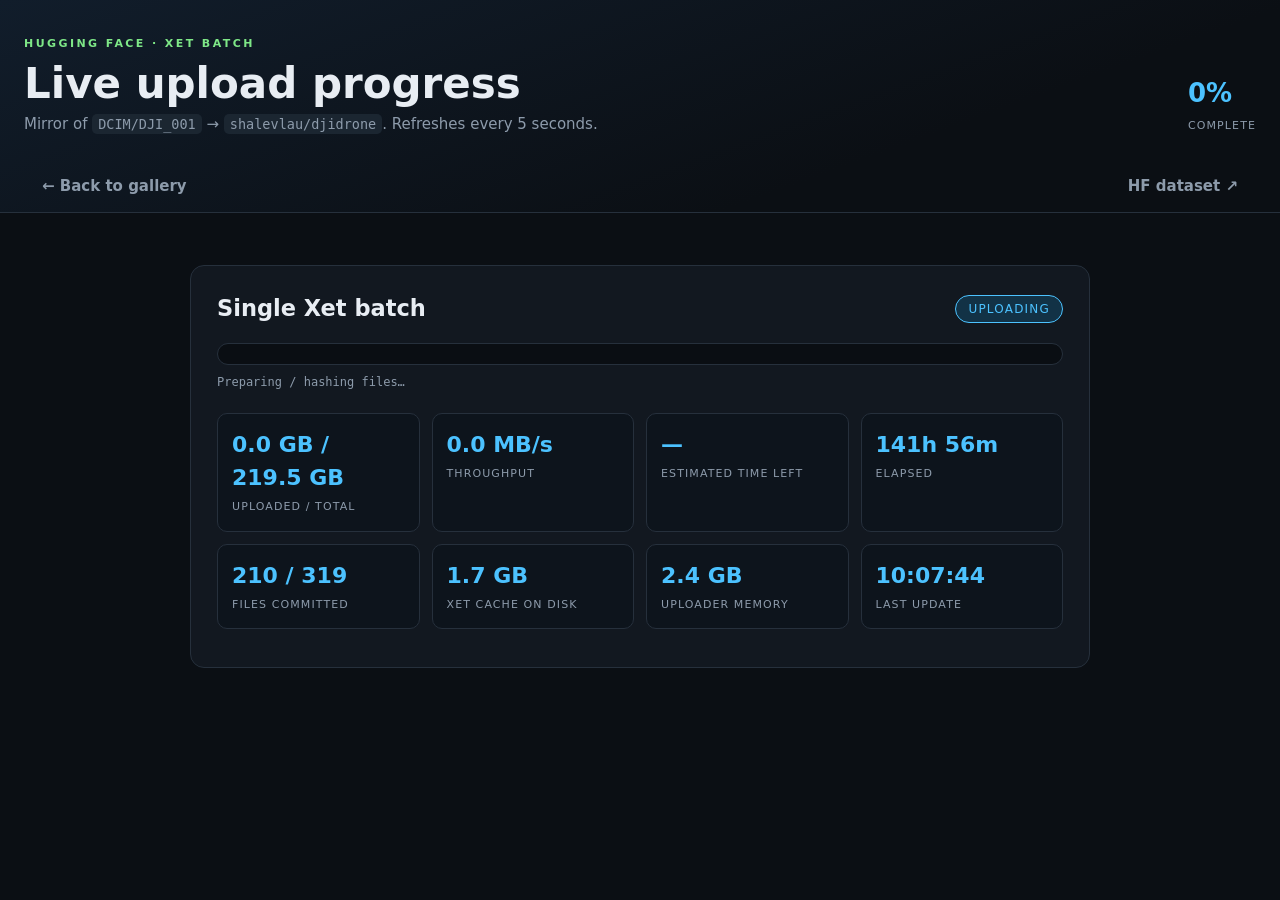
==== progress.html @ 1f121664 "Add live progress dashboard, dynamic HF discovery, puzzle editor and 3D frame wall; fix wide pano or" ====
<!doctype html>
<html lang="en">
<head>
<meta charset="utf-8"><meta name="viewport" content="width=device-width,initial-scale=1">
<title>Upload progress · DJI Drone Archive</title>
<link rel="stylesheet" href="./styles.css">
<style>
.progress-card{max-width:900px;margin:28px auto;background:var(--panel);border:1px solid var(--line);border-radius:14px;padding:26px}
.progress-head{display:flex;justify-content:space-between;align-items:center;gap:14px;flex-wrap:wrap}
.badge{background:#123246;color:var(--accent);border:1px solid var(--accent);border-radius:20px;padding:4px 12px;font-size:12px;text-transform:uppercase;letter-spacing:.1em}
.bar{height:22px;background:#0a0e13;border-radius:12px;overflow:hidden;margin:18px 0 8px;border:1px solid var(--line)}
.bar > i{display:block;height:100%;background:linear-gradient(90deg,#4cc2ff,#7ee787);width:0;transition:width .6s}
.kpis{display:grid;grid-template-columns:repeat(auto-fit,minmax(160px,1fr));gap:12px;margin-top:22px}
.kpi{background:#0d141c;border:1px solid var(--line);border-radius:10px;padding:14px}
.kpi b{display:block;font-size:22px;color:var(--accent)}
.kpi span{font-size:11px;text-transform:uppercase;letter-spacing:.1em;color:var(--muted)}
.file{font-family:ui-monospace,monospace;font-size:12px;color:var(--muted);word-break:break-all}
.errors{color:#ff8b8b;font-size:12px}
</style>
</head>
<body>
<header class="hero"><div class="hero-inner"><div>
<div class="eyebrow">HUGGING FACE · XET BATCH</div>
<h1>Live upload progress</h1>
<p class="sub">Mirror of <code>DCIM/DJI_001</code> → <code>shalevlau/djidrone</code>. Refreshes every 5 seconds.</p>
</div><div class="stats"><div class="stat"><b id="pct">—</b><span>complete</span></div></div></div>
<nav class="tabbar"><a class="tab" href="./">← Back to gallery</a><a class="tab external" href="https://huggingface.co/datasets/shalevlau/djidrone" target="_blank" rel="noopener">HF dataset ↗</a></nav>
</header>
<main>
<div class="progress-card">
  <div class="progress-head"><h2 style="margin:0">Single Xet batch</h2><span class="badge" id="status">connecting…</span></div>
  <div class="bar"><i id="barfill"></i></div>
  <div class="file" id="file">—</div>
  <div class="kpis">
    <div class="kpi"><b id="bytes">—</b><span>uploaded / total</span></div>
    <div class="kpi"><b id="speed">—</b><span>throughput</span></div>
    <div class="kpi"><b id="eta">—</b><span>estimated time left</span></div>
    <div class="kpi"><b id="elapsed">—</b><span>elapsed</span></div>
    <div class="kpi"><b id="files">—</b><span>files committed</span></div>
    <div class="kpi"><b id="cache">—</b><span>Xet cache on disk</span></div>
    <div class="kpi"><b id="rss">—</b><span>uploader memory</span></div>
    <div class="kpi"><b id="updated">—</b><span>last update</span></div>
  </div>
  <p class="errors" id="err"></p>
</div>
</main>
<script>
const BRIDGE='http://localhost:8877';
function gb(n){return n==null?'—':(n/1e9).toFixed(1)+' GB'}
function dur(s){if(s==null)return '—';s=Math.max(0,Math.round(s));return Math.floor(s/3600)+'h '+String(Math.floor(s%3600/60)).padStart(2,'0')+'m'}
function mb(n){return n==null?'—':(n/1e6).toFixed(1)+' MB/s'}
async function tick(){
  let d=null,err='';
  try{const r=await fetch(BRIDGE+'/api/progress',{cache:'no-store'});if(r.ok)d=await r.json();}
  catch(e){}
  if(!d){try{const r=await fetch('./upload-progress.json',{cache:'no-store'});if(r.ok)d=await r.json();}catch(e){err=e.message}}
  if(!d){document.getElementById('err').textContent='Progress source unavailable. Start the local bridge: python3 gist_bridge.py';return}
  const pct=d.percent!=null?d.percent:Math.round(100*d.uploaded_bytes/d.total_bytes);
  document.getElementById('pct').textContent=pct!=null?pct+'%':'—';
  document.getElementById('barfill').style.width=(pct||0)+'%';
  document.getElementById('status').textContent=d.status||'?';
  document.getElementById('file').textContent=d.current_file||'Preparing / hashing files…';
  document.getElementById('bytes').textContent=gb(d.uploaded_bytes)+' / '+gb(d.total_bytes);
  document.getElementById('speed').textContent=mb(d.speed_bps);
  document.getElementById('eta').textContent=dur(d.eta_s);
  document.getElementById('elapsed').textContent=dur(d.elapsed_s);
  document.getElementById('files').textContent=(d.committed_files||0)+' / '+(d.total_files||319);
  document.getElementById('cache').textContent=gb(d.xet_cache_bytes);
  document.getElementById('rss').textContent=gb(d.process_rss_bytes);
  document.getElementById('updated').textContent=(d.updated||'').slice(11)||'—';
  document.getElementById('err').textContent=err;
}
tick();setInterval(tick,5000);
</script>
</body>
</html>
---- styles.css ----
:root{--bg:#0b0f14;--panel:#121820;--line:#26303c;--text:#e8edf3;--muted:#8d9bab;--accent:#4cc2ff;--accent2:#7ee787}
*{box-sizing:border-box}
html,body{margin:0;padding:0;background:var(--bg);color:var(--text);font:15px/1.5 system-ui,-apple-system,Segoe UI,Roboto,sans-serif}
a{color:var(--accent);text-decoration:none}
a:hover{text-decoration:underline}
code{background:#1b2631;padding:2px 6px;border-radius:5px;font-size:.9em}
.hero{background:linear-gradient(160deg,#111d2b,#0b0f14 70%);border-bottom:1px solid var(--line);padding:36px 24px 0}
.hero-inner,.toolbar,.grid,.pano-head,.pano-tabs,.modal-foot{max-width:1400px;margin:0 auto}
.hero-inner{display:flex;justify-content:space-between;gap:32px;align-items:flex-end;flex-wrap:wrap}
.eyebrow{letter-spacing:.22em;font-size:11px;color:var(--accent2);font-weight:700}
h1{margin:8px 0 6px;font-size:clamp(26px,4vw,42px);line-height:1.1}
.sub{margin:0;color:var(--muted)}
.stats{display:flex;gap:22px}
.stat b{display:block;font-size:26px;color:var(--accent)}
.stat span{font-size:11px;letter-spacing:.1em;text-transform:uppercase;color:var(--muted)}
.tabbar{display:flex;gap:4px;max-width:1400px;margin:28px auto 0}
.tab{appearance:none;border:0;border-bottom:2px solid transparent;background:none;color:var(--muted);padding:12px 18px;font:inherit;cursor:pointer;font-weight:600}
.tab:hover{color:var(--text)}
.tab.active{color:var(--accent);border-bottom-color:var(--accent)}
.tab.external{margin-left:auto}
main{max-width:1400px;margin:0 auto;padding:24px}
.panel{display:none}
.panel.active{display:block}
.toolbar{display:flex;gap:14px;align-items:center;margin:0 auto 18px}
input[type=search]{flex:1;max-width:520px;background:var(--panel);border:1px solid var(--line);border-radius:9px;color:var(--text);padding:11px 14px;font:inherit;outline:none}
input[type=search]:focus{border-color:var(--accent)}
.muted{color:var(--muted)}
.fineprint{font-size:12px}
.grid{display:grid;grid-template-columns:repeat(auto-fill,minmax(215px,1fr));gap:16px}
.card{background:var(--panel);border:1px solid var(--line);border-radius:11px;overflow:hidden;cursor:pointer;transition:.15s}
.card:hover{border-color:var(--accent);transform:translateY(-2px)}
.card img{width:100%;aspect-ratio:16/9;object-fit:cover;display:block;background:#000}
.card-body{padding:10px 12px 13px}
.card-title{font-size:12.5px;font-weight:600;overflow:hidden;text-overflow:ellipsis;white-space:nowrap}
.card-meta{display:flex;justify-content:space-between;font-size:11px;color:var(--muted);margin-top:5px}
.empty{text-align:center;color:var(--muted);padding:60px}
.hidden{display:none!important}
.pano-head{display:flex;justify-content:space-between;align-items:flex-end;gap:16px;flex-wrap:wrap;margin-bottom:14px}
.pano-head h2{margin:0 0 4px}
.pano-head p{margin:0}
.btn{background:#1c2834;border:1px solid var(--line);color:var(--text);border-radius:8px;padding:9px 13px;font:inherit;cursor:pointer}
.btn:hover{border-color:var(--accent)}
.pano-actions{display:flex;gap:8px}
.pano-tabs{display:flex;gap:8px;flex-wrap:wrap;margin-bottom:14px}
.pano-tab{background:var(--panel);border:1px solid var(--line);border-radius:20px;color:var(--muted);padding:7px 14px;cursor:pointer;font:inherit;font-size:13px}
.pano-tab.active{background:#123246;border-color:var(--accent);color:var(--accent)}
.viewer{position:relative;width:100%;height:min(68vh,680px);min-height:360px;background:#000;border:1px solid var(--line);border-radius:12px;overflow:hidden}
#pano-canvas{width:100%;height:100%;display:block;touch-action:none;cursor:grab}
#pano-canvas.dragging{cursor:grabbing}
.loading{position:absolute;inset:0;display:grid;place-items:center;color:var(--muted);z-index:2;background:#000}
.viewer-label{position:absolute;left:14px;top:12px;background:#0009;border-radius:6px;padding:5px 10px;font-size:12px;pointer-events:none}
#pano-source{margin-top:10px}
.puzzle{margin-top:18px;background:var(--panel);border:1px solid var(--line);border-radius:12px;padding:16px}
.puzzle-head{display:flex;justify-content:space-between;align-items:flex-start;gap:14px;flex-wrap:wrap}
.puzzle-head strong{display:block;margin-bottom:3px}
.puzzle-head p{margin:0}
.puzzle-controls{display:flex;align-items:center;gap:8px;flex-wrap:wrap}
.puzzle-controls label{color:var(--muted);font-size:12px}
.puzzle-controls input{width:58px;background:#0d141c;border:1px solid var(--line);border-radius:6px;color:var(--text);padding:6px;font:inherit}
.puzzle-grid{display:grid;grid-template-columns:repeat(var(--cols,5),1fr);gap:8px;margin-top:14px}
.tile{position:relative;background:#0a0e13;border:2px solid transparent;border-radius:8px;overflow:hidden;cursor:grab;aspect-ratio:4/3}
.tile:active{cursor:grabbing}
.tile.dragging{opacity:.35}
.tile.over{border-color:var(--accent)}
.tile img{width:100%;height:100%;object-fit:cover;display:block;pointer-events:none}
.tile span{position:absolute;left:4px;top:4px;background:#000b;color:#fff;font-size:10px;padding:2px 5px;border-radius:4px}
.modal{position:fixed;inset:0;z-index:20;display:grid;place-items:center}
.modal-backdrop{position:absolute;inset:0;background:#000c}
.modal-box{position:relative;z-index:1;width:min(1100px,94vw);background:var(--panel);border:1px solid var(--line);border-radius:12px;overflow:hidden}
.modal-head{display:flex;justify-content:space-between;align-items:center;padding:12px 16px;border-bottom:1px solid var(--line)}
.modal-head strong{display:block}
.modal-head span{font-size:12px}
.close{background:none;border:0;color:var(--muted);font-size:20px;cursor:pointer}
#player{display:block;width:100%;max-height:75vh;background:#000}
.modal-foot{display:flex;justify-content:space-between;align-items:center;gap:12px;padding:12px 16px;flex-wrap:wrap}
footer{color:var(--muted);text-align:center;padding:30px 16px;border-top:1px solid var(--line);font-size:12px}
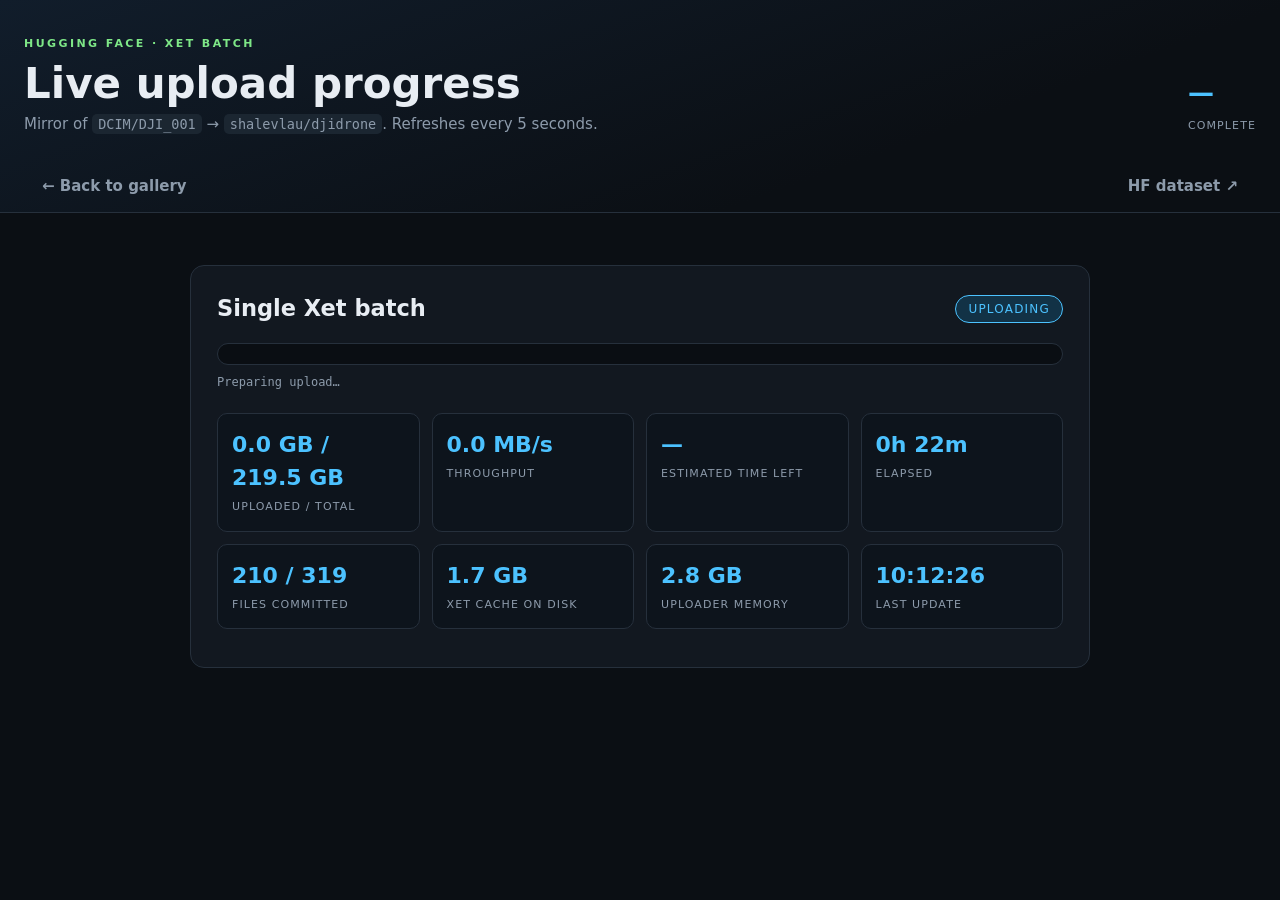
==== commit d5d761c9: "Fix frame-wall loading, add progress phases" ====
--- a/progress.html
+++ b/progress.html
@@ -55,11 +55,11 @@
   catch(e){}
   if(!d){try{const r=await fetch('./upload-progress.json',{cache:'no-store'});if(r.ok)d=await r.json();}catch(e){err=e.message}}
   if(!d){document.getElementById('err').textContent='Progress source unavailable. Start the local bridge: python3 gist_bridge.py';return}
-  const pct=d.percent!=null?d.percent:Math.round(100*d.uploaded_bytes/d.total_bytes);
+  const pct=d.percent!=null?d.percent:(d.percent_by_files!=null?d.percent_by_files:null);
   document.getElementById('pct').textContent=pct!=null?pct+'%':'—';
   document.getElementById('barfill').style.width=(pct||0)+'%';
-  document.getElementById('status').textContent=d.status||'?';
-  document.getElementById('file').textContent=d.current_file||'Preparing / hashing files…';
+  document.getElementById('status').textContent=d.phase||d.status||'?';
+  document.getElementById('file').textContent=d.current_file||(d.phase==='hashing'?'Hashing 319 source files for the single Xet batch…':'Preparing upload…');
   document.getElementById('bytes').textContent=gb(d.uploaded_bytes)+' / '+gb(d.total_bytes);
   document.getElementById('speed').textContent=mb(d.speed_bps);
   document.getElementById('eta').textContent=dur(d.eta_s);
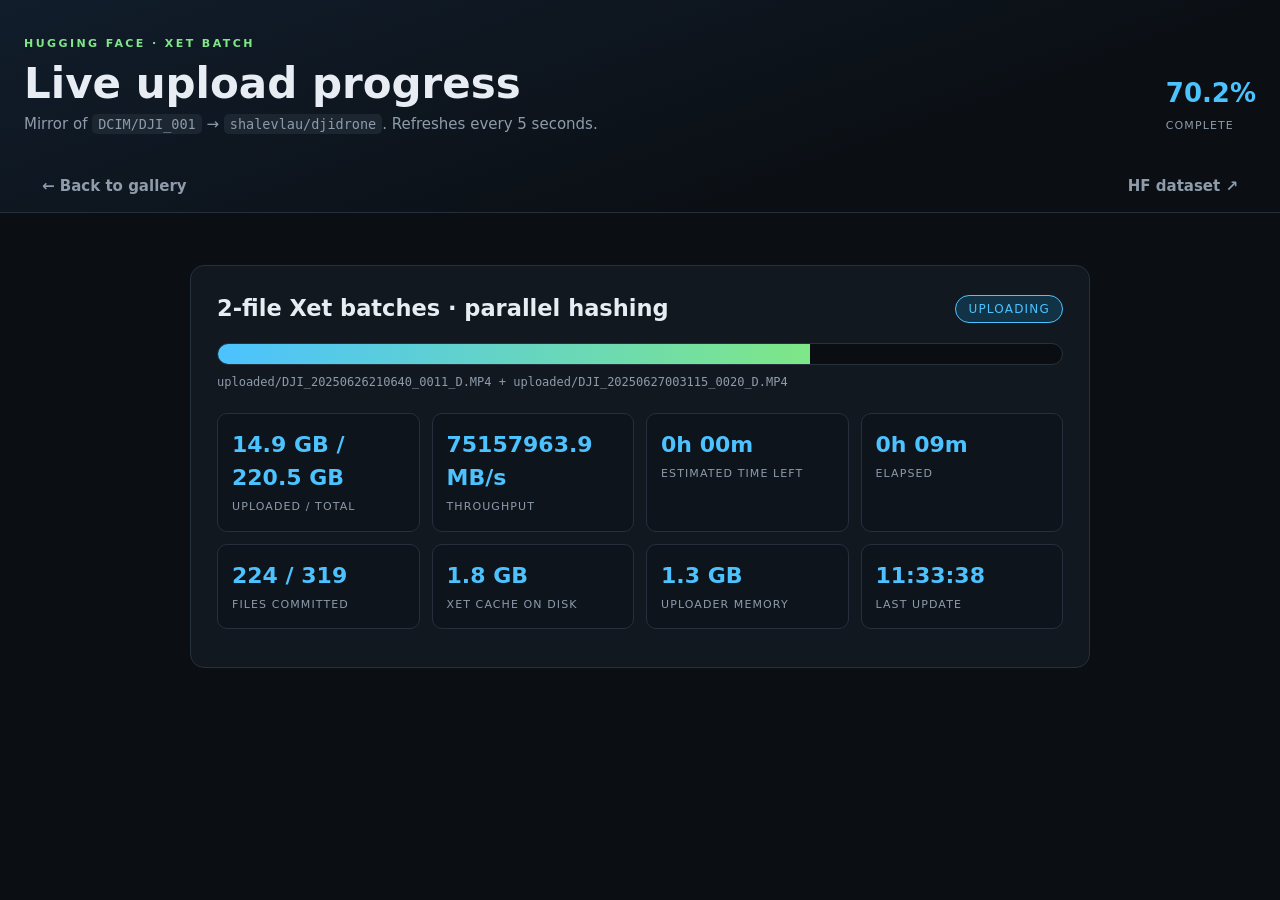
==== commit 5a5aeb09: "Use user-supplied 17-shot order; rotate 17/4; dashboard speed" ====
--- a/progress.html
+++ b/progress.html
@@ -28,7 +28,7 @@
 </header>
 <main>
 <div class="progress-card">
-  <div class="progress-head"><h2 style="margin:0">Single Xet batch</h2><span class="badge" id="status">connecting…</span></div>
+  <div class="progress-head"><h2 style="margin:0">2-file Xet batches · parallel hashing</h2><span class="badge" id="status">connecting…</span></div>
   <div class="bar"><i id="barfill"></i></div>
   <div class="file" id="file">—</div>
   <div class="kpis">
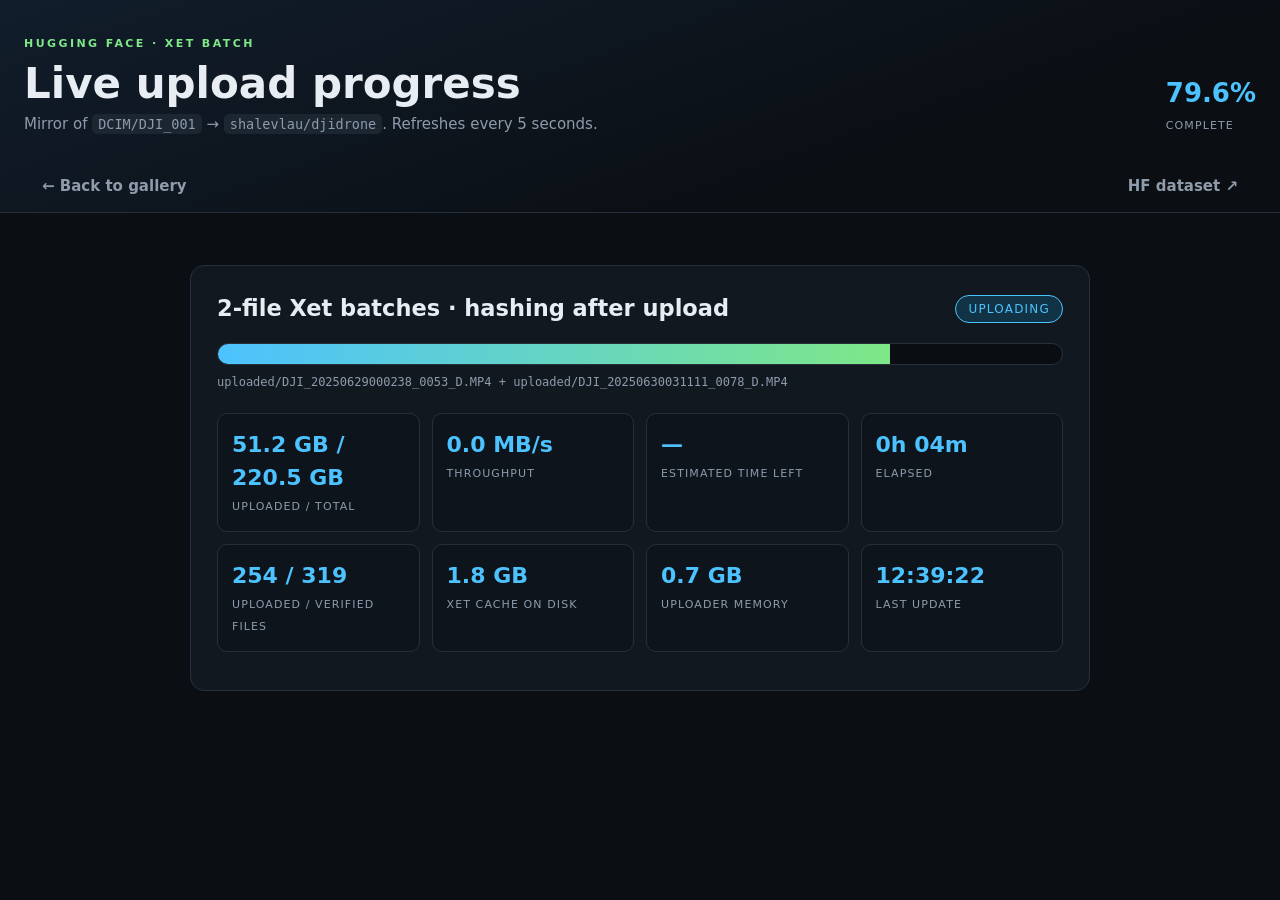
==== commit 362fd6a2: "Dashboard: upload-first progress instead of parallel hashing label" ====
--- a/progress.html
+++ b/progress.html
@@ -28,7 +28,7 @@
 </header>
 <main>
 <div class="progress-card">
-  <div class="progress-head"><h2 style="margin:0">2-file Xet batches · parallel hashing</h2><span class="badge" id="status">connecting…</span></div>
+  <div class="progress-head"><h2 style="margin:0">2-file Xet batches · hashing after upload</h2><span class="badge" id="status">connecting…</span></div>
   <div class="bar"><i id="barfill"></i></div>
   <div class="file" id="file">—</div>
   <div class="kpis">
@@ -36,7 +36,7 @@
     <div class="kpi"><b id="speed">—</b><span>throughput</span></div>
     <div class="kpi"><b id="eta">—</b><span>estimated time left</span></div>
     <div class="kpi"><b id="elapsed">—</b><span>elapsed</span></div>
-    <div class="kpi"><b id="files">—</b><span>files committed</span></div>
+    <div class="kpi"><b id="files">—</b><span>uploaded / verified files</span></div>
     <div class="kpi"><b id="cache">—</b><span>Xet cache on disk</span></div>
     <div class="kpi"><b id="rss">—</b><span>uploader memory</span></div>
     <div class="kpi"><b id="updated">—</b><span>last update</span></div>
